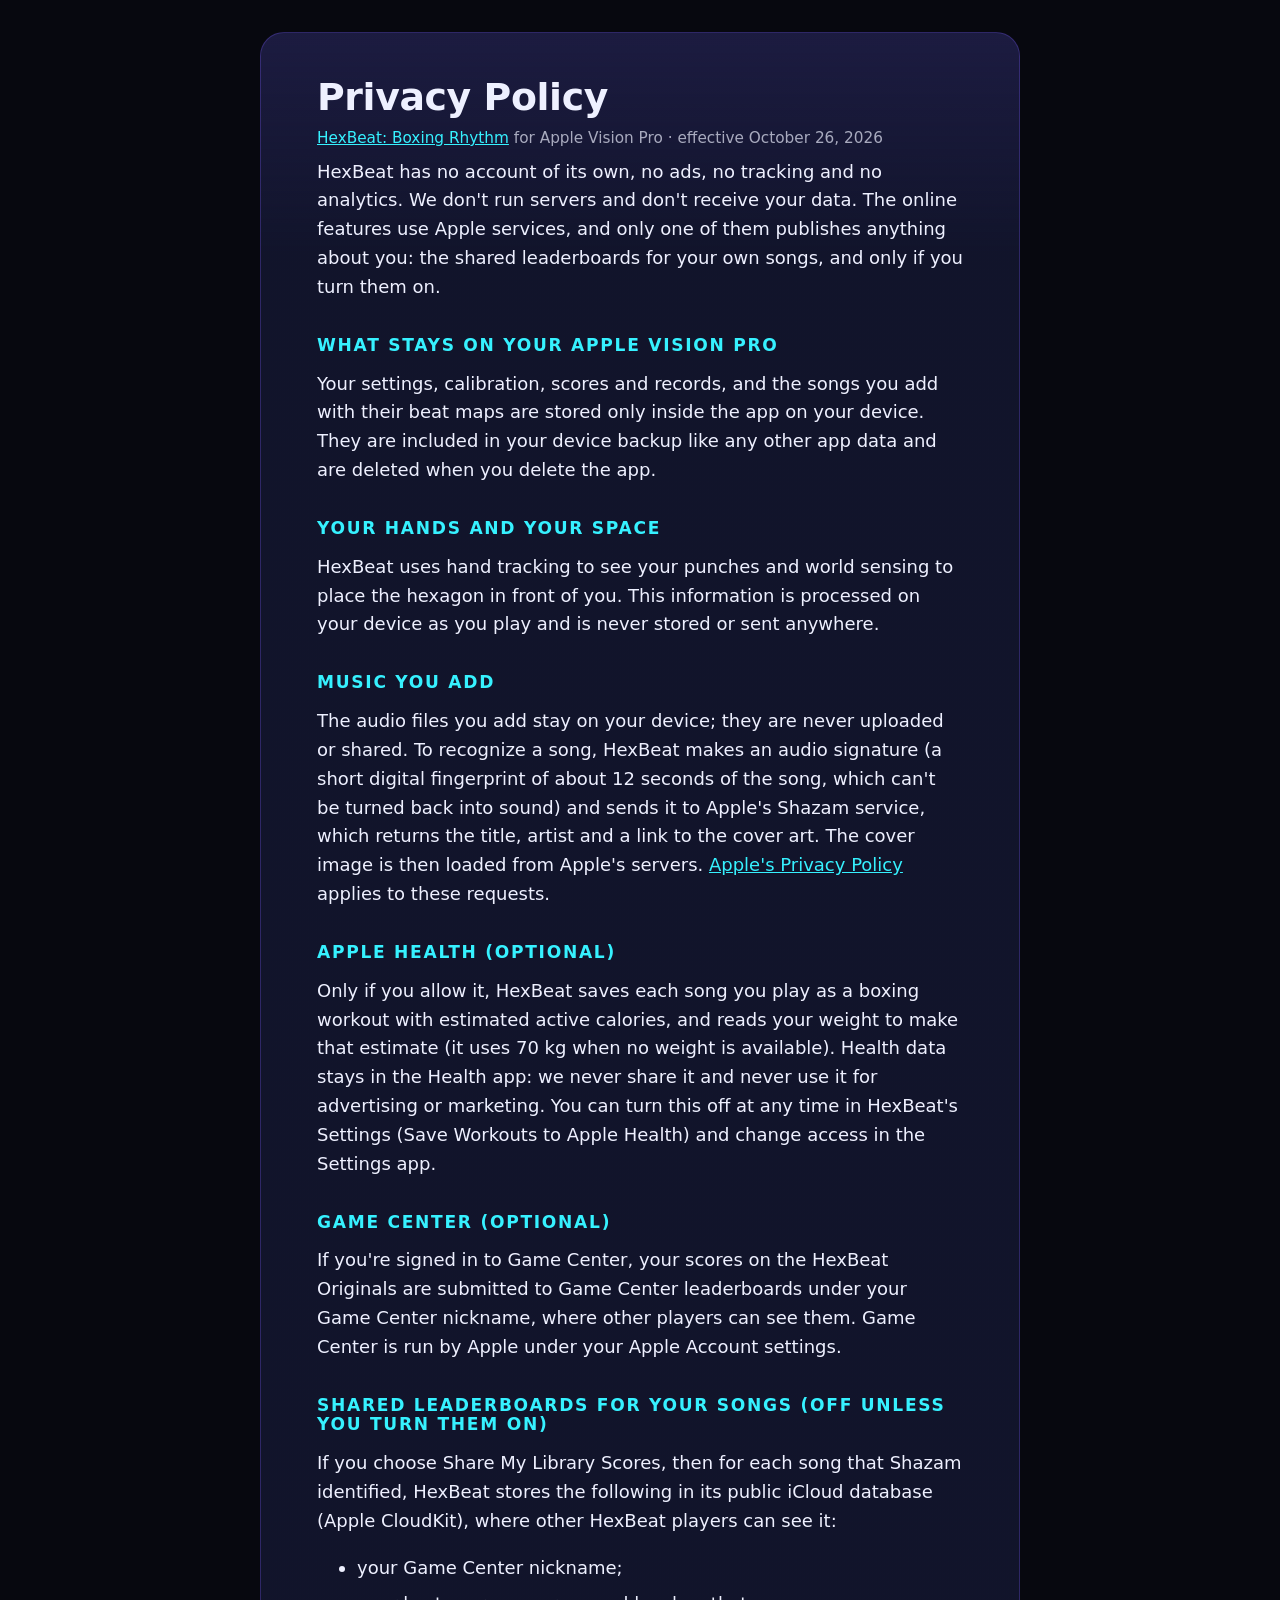
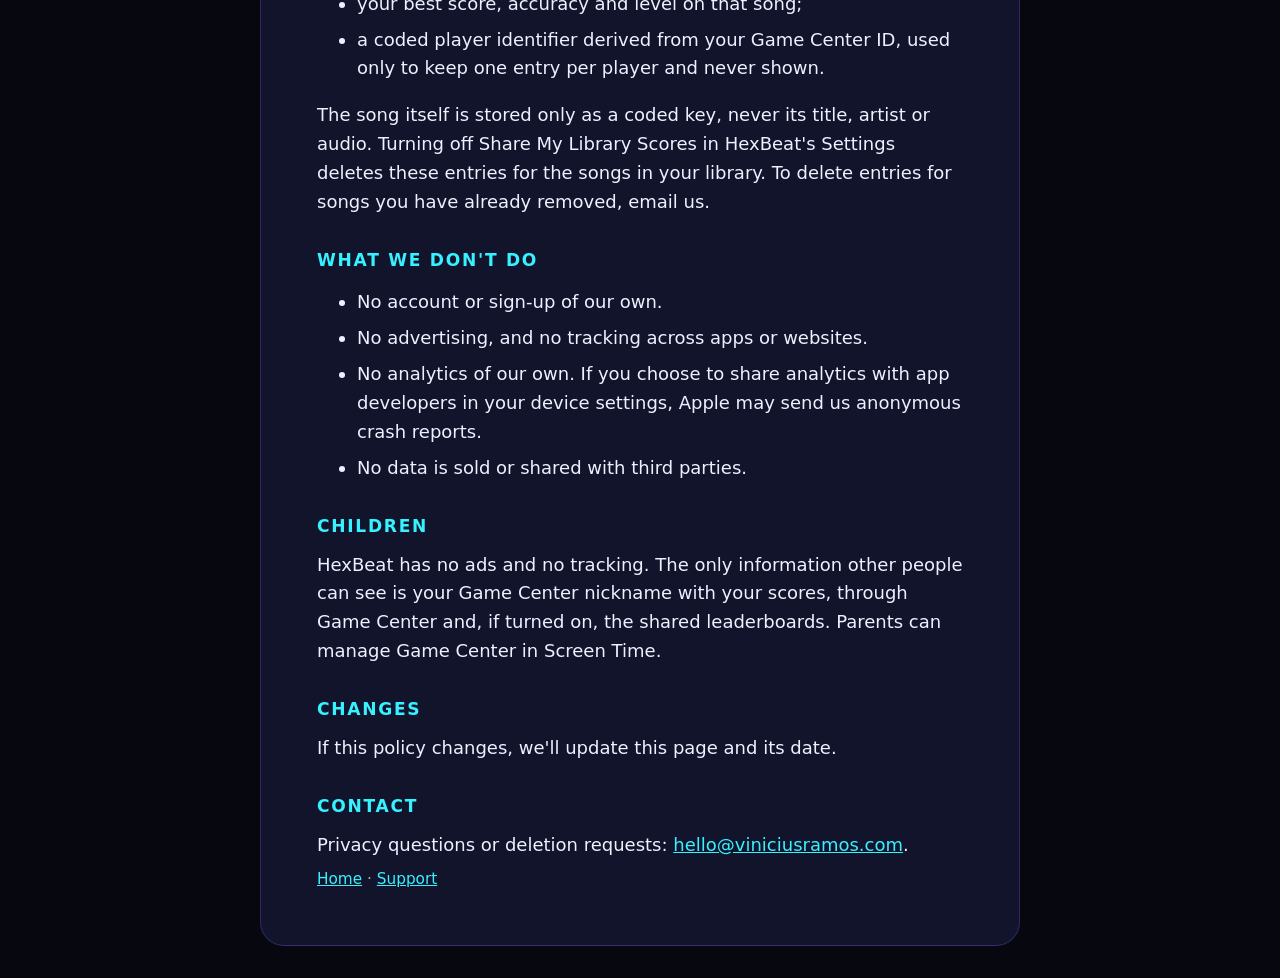
==== privacy.html @ 7e1b4ae6 "HexBeat site: landing page, support and privacy policy Co-Authored-By: Claude Opus 5.5 <noreply@anth" ====
<!doctype html>
<html lang="en">
<head>
<meta charset="utf-8">
<meta name="viewport" content="width=device-width, initial-scale=1">
<title>HexBeat — Privacy Policy</title>
<meta name="description" content="What HexBeat: Boxing Rhythm keeps on your Apple Vision Pro and what it shares through Apple services.">
<link rel="canonical" href="https://oviniciusramosp.github.io/hexbeat-site/privacy.html">
<link rel="icon" href="img/icon.png">
<link rel="stylesheet" href="style.css">
</head>
<body>
<main class="page">
  <article>
    <h1>Privacy Policy</h1>
    <p class="meta"><a href="./">HexBeat: Boxing Rhythm</a> for Apple Vision Pro · effective October 26, 2026</p>
    <p>HexBeat has no account of its own, no ads, no tracking and no analytics. We don't run servers and don't receive your data. The online features use Apple services, and only one of them publishes anything about you: the shared leaderboards for your own songs, and only if you turn them on.</p>

    <h2>What stays on your Apple Vision Pro</h2>
    <p>Your settings, calibration, scores and records, and the songs you add with their beat maps are stored only inside the app on your device. They are included in your device backup like any other app data and are deleted when you delete the app.</p>

    <h2>Your hands and your space</h2>
    <p>HexBeat uses hand tracking to see your punches and world sensing to place the hexagon in front of you. This information is processed on your device as you play and is never stored or sent anywhere.</p>

    <h2>Music you add</h2>
    <p>The audio files you add stay on your device; they are never uploaded or shared. To recognize a song, HexBeat makes an audio signature (a short digital fingerprint of about 12 seconds of the song, which can't be turned back into sound) and sends it to Apple's Shazam service, which returns the title, artist and a link to the cover art. The cover image is then loaded from Apple's servers. <a href="https://www.apple.com/legal/privacy/">Apple's Privacy Policy</a> applies to these requests.</p>

    <h2>Apple Health (optional)</h2>
    <p>Only if you allow it, HexBeat saves each song you play as a boxing workout with estimated active calories, and reads your weight to make that estimate (it uses 70 kg when no weight is available). Health data stays in the Health app: we never share it and never use it for advertising or marketing. You can turn this off at any time in HexBeat's Settings (Save Workouts to Apple Health) and change access in the Settings app.</p>

    <h2>Game Center (optional)</h2>
    <p>If you're signed in to Game Center, your scores on the HexBeat Originals are submitted to Game Center leaderboards under your Game Center nickname, where other players can see them. Game Center is run by Apple under your Apple Account settings.</p>

    <h2>Shared leaderboards for your songs (off unless you turn them on)</h2>
    <p>If you choose Share My Library Scores, then for each song that Shazam identified, HexBeat stores the following in its public iCloud database (Apple CloudKit), where other HexBeat players can see it:</p>
    <ul>
      <li>your Game Center nickname;</li>
      <li>your best score, accuracy and level on that song;</li>
      <li>a coded player identifier derived from your Game Center ID, used only to keep one entry per player and never shown.</li>
    </ul>
    <p>The song itself is stored only as a coded key, never its title, artist or audio. Turning off Share My Library Scores in HexBeat's Settings deletes these entries for the songs in your library. To delete entries for songs you have already removed, email us.</p>

    <h2>What we don't do</h2>
    <ul>
      <li>No account or sign-up of our own.</li>
      <li>No advertising, and no tracking across apps or websites.</li>
      <li>No analytics of our own. If you choose to share analytics with app developers in your device settings, Apple may send us anonymous crash reports.</li>
      <li>No data is sold or shared with third parties.</li>
    </ul>

    <h2>Children</h2>
    <p>HexBeat has no ads and no tracking. The only information other people can see is your Game Center nickname with your scores, through Game Center and, if turned on, the shared leaderboards. Parents can manage Game Center in Screen Time.</p>

    <h2>Changes</h2>
    <p>If this policy changes, we'll update this page and its date.</p>

    <h2>Contact</h2>
    <p>Privacy questions or deletion requests: <a class="email" href="#">email</a>.</p>
    <p class="small"><a href="./">Home</a> · <a href="support.html">Support</a></p>
  </article>
</main>
<script src="site.js"></script>
</body>
</html>
---- style.css ----
/* HexBeat "Neon Pulse": ink night, three electric hues, gold for perfection (app/HexBeat/Design/Theme.swift). */
:root {
  --ink: #07080f;
  --night: #11142b;
  --pulse: #36f1ff;
  --volt: #7c5cff;
  --heat: #ff3d9a;
  --gold: #ffd54a;
  --text: #eef0ff;
  --muted: rgba(238, 240, 255, 0.68);
  --line: rgba(124, 92, 255, 0.28);
}
* { box-sizing: border-box; }
html { color-scheme: dark; }
body {
  margin: 0;
  background: var(--ink);
  color: var(--text);
  font: 18px/1.6 -apple-system, system-ui, "Segoe UI", Roboto, sans-serif;
  padding: 32px 16px;
}
a { color: var(--pulse); }
h1, h2, h3 { line-height: 1.15; }
.display, .landing h1, .landing h2, .page h1 {
  font-family: "SF Pro Display", -apple-system, system-ui, sans-serif;
  font-weight: 900;
  font-stretch: expanded;
  letter-spacing: -0.01em;
}

/* Support and privacy */
.page {
  max-width: 760px;
  margin: 0 auto;
  background: linear-gradient(180deg, rgba(124, 92, 255, 0.10), rgba(17, 20, 43, 0.9) 220px), var(--night);
  border: 1px solid var(--line);
  border-radius: 24px;
  padding: 32px clamp(20px, 6vw, 56px) 48px;
}
.page h1 { font-size: 2.1em; margin: 0.3em 0 0.1em; }
.page h2 { font-size: 0.95em; margin-top: 2em; text-transform: uppercase; letter-spacing: 0.1em; color: var(--pulse); }
.page h3 { font-size: 1em; margin: 1.4em 0 0.2em; }
.page p, .page li { margin: 0.4em 0; }
.meta, .small { color: var(--muted); font-size: 0.85em; }
.small { margin-top: 2.5em; }

/* Landing page (build.py) */
body.landing {
  padding: 0;
  background: radial-gradient(ellipse 70% 45% at 50% 0%, rgba(124, 92, 255, 0.22), transparent 70%), var(--ink);
}
.wrap { max-width: 1080px; margin: 0 auto; padding: 0 16px; }
.hero { text-align: center; padding: 48px 16px 8px; }
.app-icon { display: block; width: 96px; height: 96px; margin: 0 auto 20px; border-radius: 50%;
            box-shadow: 0 0 40px rgba(54, 241, 255, 0.35); }
.landing h1 {
  font-size: clamp(2.8rem, 9vw, 5rem);
  margin: 0;
  color: transparent;
  background: linear-gradient(90deg, var(--pulse), var(--volt) 55%, var(--heat));
  -webkit-background-clip: text;
  background-clip: text;
}
.landing h2 { font-size: clamp(1.5rem, 3.4vw, 2.2rem); margin: 0 0 0.4em; }
.tagline { font-size: clamp(1.15rem, 2.8vw, 1.5rem); max-width: 30ch; margin: 0.3em auto 1em; color: var(--text); }
.badge img { display: block; margin: 0 auto 16px; }
.facts { font: 600 12px/1.5 -apple-system, system-ui, sans-serif; letter-spacing: 0.14em; text-transform: uppercase;
         color: var(--pulse); }
.key-art { display: block; width: 100%; height: auto; margin-top: 16px; }
.landing section { padding: 56px 0; border-top: 1px solid var(--line); }
.landing section:first-child { border-top: 0; }
.landing section p, .landing li { color: var(--muted); }
.feature { display: grid; grid-template-columns: 1fr 1.4fr; gap: 48px; align-items: center; }
.feature.flip { grid-template-columns: 1.4fr 1fr; }
.feature.flip > div { order: 2; }
.feature figure { margin: 0; }
.feature img { display: block; width: 100%; height: auto; border-radius: 18px;
               box-shadow: 0 20px 60px rgba(0, 0, 0, 0.6), 0 0 0 1px var(--line); }
.cards { display: grid; grid-template-columns: repeat(3, 1fr); gap: 20px; }
.cards div { padding: 22px; border: 1px solid var(--line); border-radius: 16px; background: rgba(17, 20, 43, 0.7); }
.cards h3 { margin: 0 0 0.3em; color: var(--text); }
.requirements ul { margin: 0.6em 0; padding-left: 1.2em; }
.cta { text-align: center; }
.cta p { margin-bottom: 1.2em; }
footer.site { padding: 32px 16px 48px; border-top: 1px solid var(--line); font-size: 0.8em; color: var(--muted); }
@media (max-width: 760px) {
  .feature, .feature.flip { grid-template-columns: 1fr; gap: 24px; }
  .feature.flip > div { order: 0; }
  .landing section { padding: 40px 0; }
  .cards { grid-template-columns: 1fr; }
}
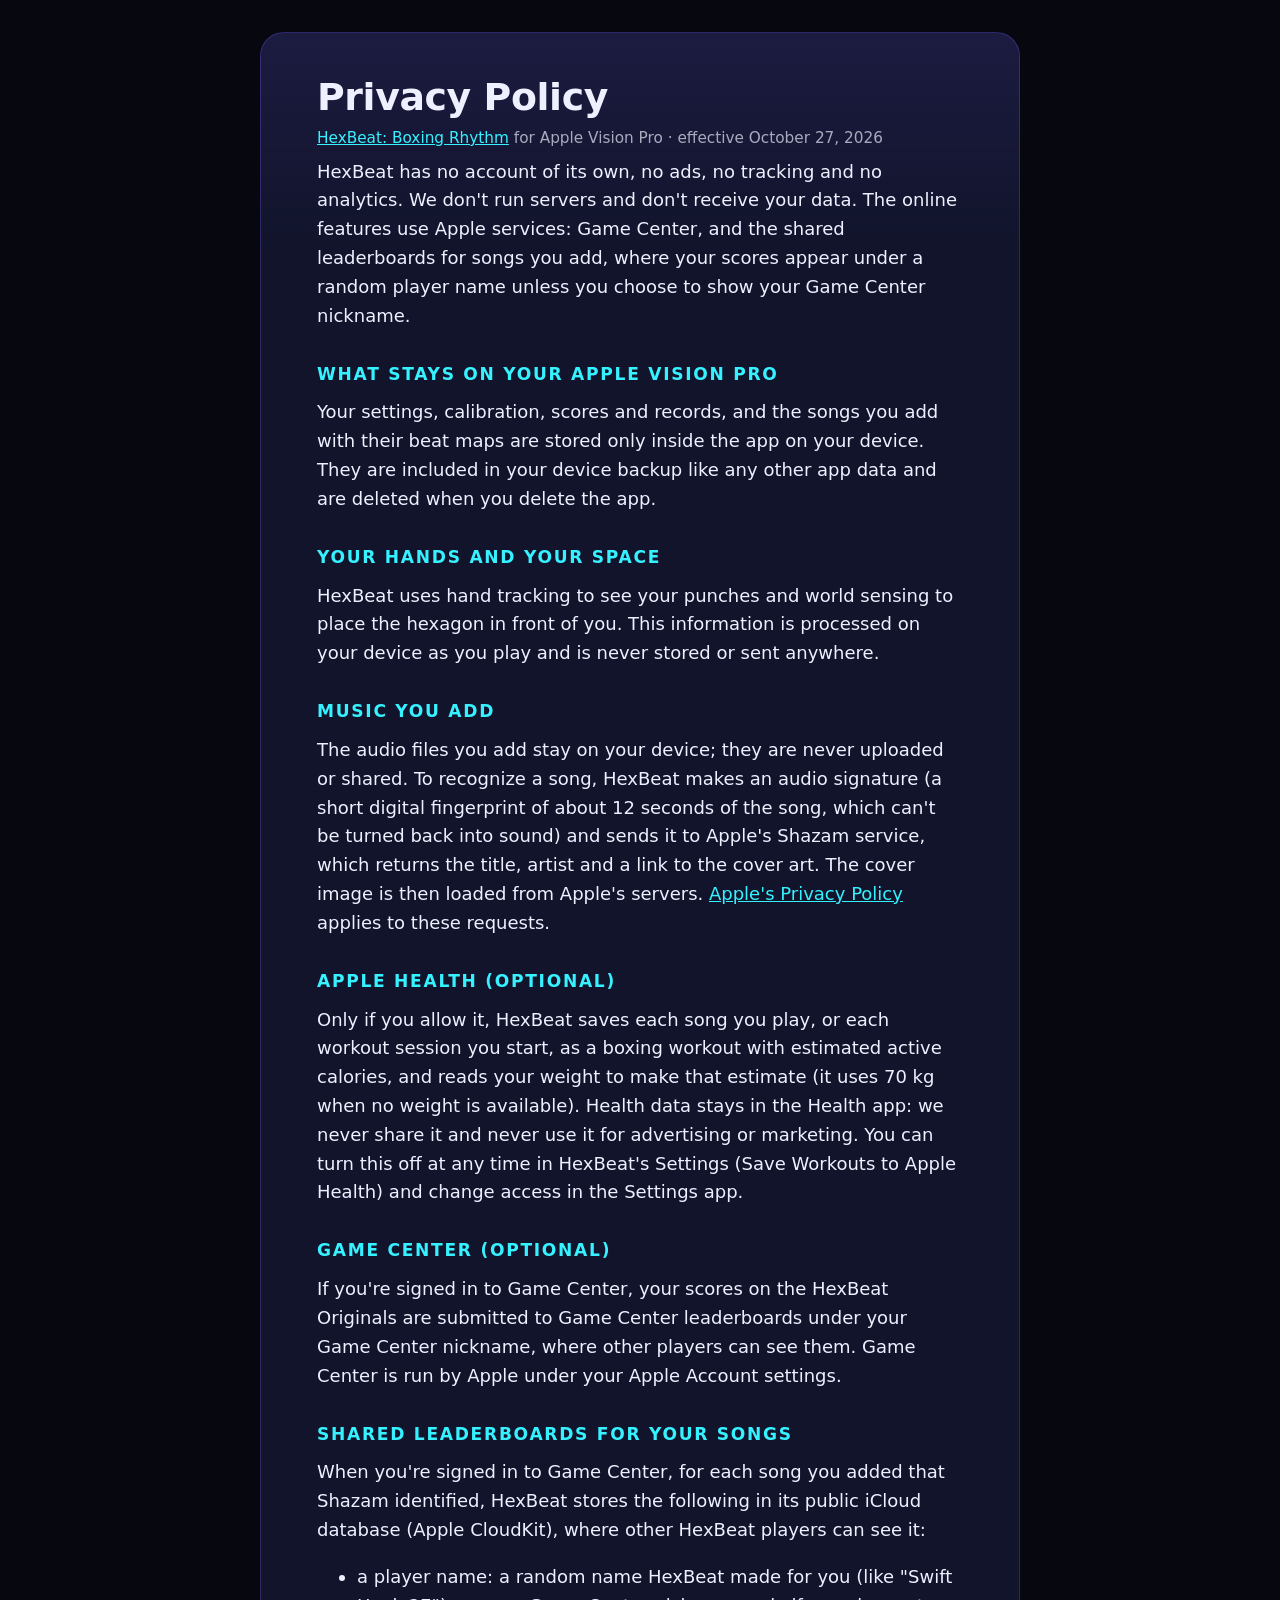
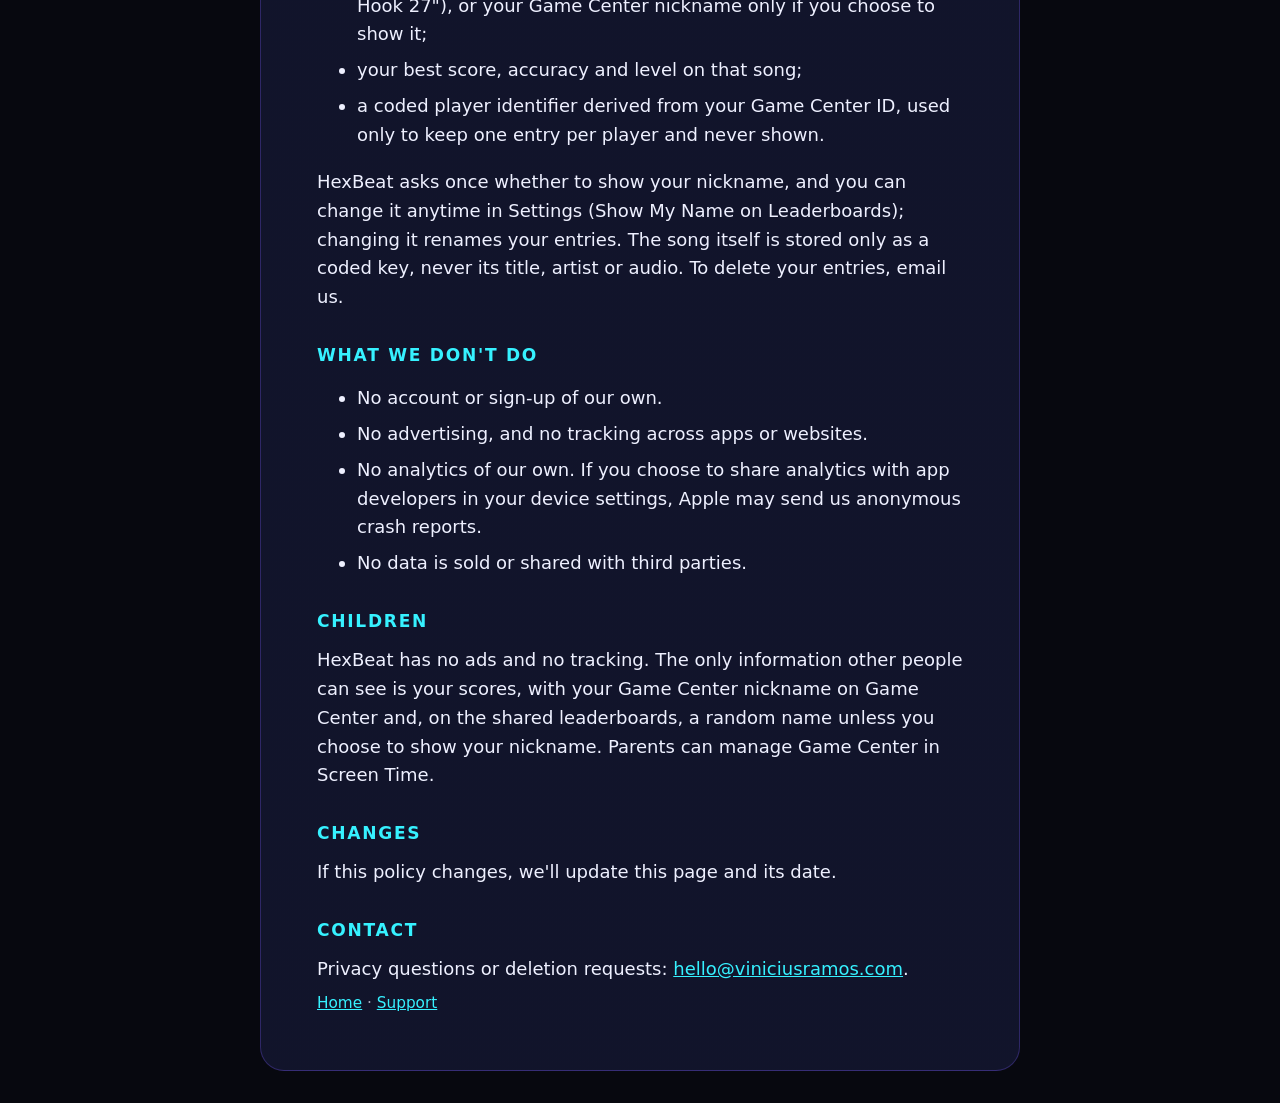
==== commit 1aee8382: "Privacy and support: automatic leaderboards with a random name, workout sessions Scores on songs you" ====
--- a/privacy.html
+++ b/privacy.html
@@ -13,8 +13,8 @@
 <main class="page">
   <article>
     <h1>Privacy Policy</h1>
-    <p class="meta"><a href="./">HexBeat: Boxing Rhythm</a> for Apple Vision Pro · effective October 26, 2026</p>
-    <p>HexBeat has no account of its own, no ads, no tracking and no analytics. We don't run servers and don't receive your data. The online features use Apple services, and only one of them publishes anything about you: the shared leaderboards for your own songs, and only if you turn them on.</p>
+    <p class="meta"><a href="./">HexBeat: Boxing Rhythm</a> for Apple Vision Pro · effective October 27, 2026</p>
+    <p>HexBeat has no account of its own, no ads, no tracking and no analytics. We don't run servers and don't receive your data. The online features use Apple services: Game Center, and the shared leaderboards for songs you add, where your scores appear under a random player name unless you choose to show your Game Center nickname.</p>
 
     <h2>What stays on your Apple Vision Pro</h2>
     <p>Your settings, calibration, scores and records, and the songs you add with their beat maps are stored only inside the app on your device. They are included in your device backup like any other app data and are deleted when you delete the app.</p>
@@ -26,19 +26,19 @@
     <p>The audio files you add stay on your device; they are never uploaded or shared. To recognize a song, HexBeat makes an audio signature (a short digital fingerprint of about 12 seconds of the song, which can't be turned back into sound) and sends it to Apple's Shazam service, which returns the title, artist and a link to the cover art. The cover image is then loaded from Apple's servers. <a href="https://www.apple.com/legal/privacy/">Apple's Privacy Policy</a> applies to these requests.</p>
 
     <h2>Apple Health (optional)</h2>
-    <p>Only if you allow it, HexBeat saves each song you play as a boxing workout with estimated active calories, and reads your weight to make that estimate (it uses 70 kg when no weight is available). Health data stays in the Health app: we never share it and never use it for advertising or marketing. You can turn this off at any time in HexBeat's Settings (Save Workouts to Apple Health) and change access in the Settings app.</p>
+    <p>Only if you allow it, HexBeat saves each song you play, or each workout session you start, as a boxing workout with estimated active calories, and reads your weight to make that estimate (it uses 70 kg when no weight is available). Health data stays in the Health app: we never share it and never use it for advertising or marketing. You can turn this off at any time in HexBeat's Settings (Save Workouts to Apple Health) and change access in the Settings app.</p>
 
     <h2>Game Center (optional)</h2>
     <p>If you're signed in to Game Center, your scores on the HexBeat Originals are submitted to Game Center leaderboards under your Game Center nickname, where other players can see them. Game Center is run by Apple under your Apple Account settings.</p>
 
-    <h2>Shared leaderboards for your songs (off unless you turn them on)</h2>
-    <p>If you choose Share My Library Scores, then for each song that Shazam identified, HexBeat stores the following in its public iCloud database (Apple CloudKit), where other HexBeat players can see it:</p>
+    <h2>Shared leaderboards for your songs</h2>
+    <p>When you're signed in to Game Center, for each song you added that Shazam identified, HexBeat stores the following in its public iCloud database (Apple CloudKit), where other HexBeat players can see it:</p>
     <ul>
-      <li>your Game Center nickname;</li>
+      <li>a player name: a random name HexBeat made for you (like "Swift Hook 27"), or your Game Center nickname only if you choose to show it;</li>
       <li>your best score, accuracy and level on that song;</li>
       <li>a coded player identifier derived from your Game Center ID, used only to keep one entry per player and never shown.</li>
     </ul>
-    <p>The song itself is stored only as a coded key, never its title, artist or audio. Turning off Share My Library Scores in HexBeat's Settings deletes these entries for the songs in your library. To delete entries for songs you have already removed, email us.</p>
+    <p>HexBeat asks once whether to show your nickname, and you can change it anytime in Settings (Show My Name on Leaderboards); changing it renames your entries. The song itself is stored only as a coded key, never its title, artist or audio. To delete your entries, email us.</p>
 
     <h2>What we don't do</h2>
     <ul>
@@ -49,7 +49,7 @@
     </ul>
 
     <h2>Children</h2>
-    <p>HexBeat has no ads and no tracking. The only information other people can see is your Game Center nickname with your scores, through Game Center and, if turned on, the shared leaderboards. Parents can manage Game Center in Screen Time.</p>
+    <p>HexBeat has no ads and no tracking. The only information other people can see is your scores, with your Game Center nickname on Game Center and, on the shared leaderboards, a random name unless you choose to show your nickname. Parents can manage Game Center in Screen Time.</p>
 
     <h2>Changes</h2>
     <p>If this policy changes, we'll update this page and its date.</p>
